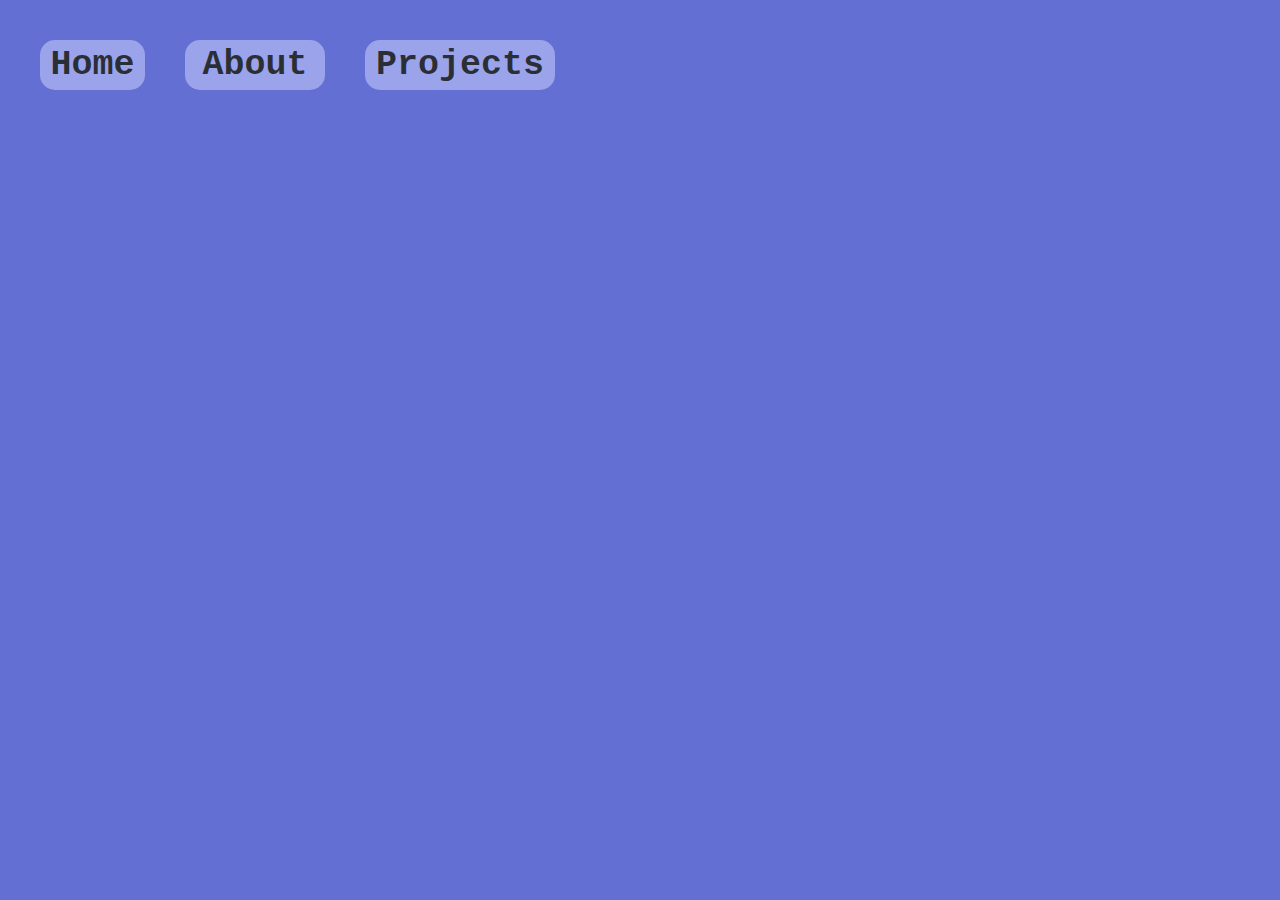
==== about.html @ 70bd34ee "first commit" ====
<!DOCTYPE html>
<html lang="en">
<head>
    <meta charset="UTF-8">
    <meta http-equiv="X-UA-Compatible" content="IE=edge">
    <meta name="viewport" content="width=device-width, initial-scale=1.0">
    <link rel="stylesheet" href="style.css">
    <title>Document</title>
</head>
<body>
    <div class="top">
        
        <div><a href="/index.html" class="Home">Home</a></div>
        <div><a href="/about.html" class="about">About</a></div>
        <div><a href="/projects.html" class="projects">Projects</a></div>

    </div>
</body>
</html>
---- style.css ----
.top {
  display: -webkit-box;
  display: -ms-flexbox;
  display: flex;
  height: 200px;
}

.Home {
  display: -webkit-box;
  display: -ms-flexbox;
  display: flex;
  -webkit-box-pack: center;
      -ms-flex-pack: center;
          justify-content: center;
  -webkit-box-align: center;
      -ms-flex-align: center;
          align-items: center;
  background-color: #9ba3eb;
  font-family: 'Courier New', Courier, monospace;
  border-radius: 15px;
  font-weight: bold;
  font-size: 35px;
  height: 50px;
  margin-left: 40px;
  margin-top: 40px;
  text-decoration: none;
  color: rgba(16, 20, 11, 0.811);
  width: 105px;
}

.about {
  display: -webkit-box;
  display: -ms-flexbox;
  display: flex;
  -webkit-box-pack: center;
      -ms-flex-pack: center;
          justify-content: center;
  -webkit-box-align: center;
      -ms-flex-align: center;
          align-items: center;
  background-color: #9ba3eb;
  font-family: 'Courier New', Courier, monospace;
  border-radius: 15px;
  font-weight: bold;
  font-size: 35px;
  height: 50px;
  margin-left: 40px;
  margin-top: 40px;
  text-decoration: none;
  color: rgba(16, 20, 11, 0.811);
  width: 140px;
}

.projects {
  display: -webkit-box;
  display: -ms-flexbox;
  display: flex;
  -webkit-box-pack: center;
      -ms-flex-pack: center;
          justify-content: center;
  -webkit-box-align: center;
      -ms-flex-align: center;
          align-items: center;
  background-color: #9ba3eb;
  font-family: 'Courier New', Courier, monospace;
  border-radius: 15px;
  font-weight: bold;
  font-size: 35px;
  height: 50px;
  margin-left: 40px;
  margin-top: 40px;
  text-decoration: none;
  color: rgba(16, 20, 11, 0.811);
  width: 190px;
}

html,
body {
  padding: 0px;
  margin: 0px;
  background-color: #646fd4;
}

.Elija {
  margin-top: 1%;
  display: -webkit-box;
  display: -ms-flexbox;
  display: flex;
  -webkit-box-pack: center;
      -ms-flex-pack: center;
          justify-content: center;
  color: rgba(16, 20, 11, 0.811);
  font-family: 'Courier New', Courier, monospace;
  font-weight: bold;
  font-size: 170px;
}

.role {
  margin-top: 25px;
  display: -webkit-box;
  display: -ms-flexbox;
  display: flex;
  -webkit-box-pack: center;
      -ms-flex-pack: center;
          justify-content: center;
  color: rgba(16, 20, 11, 0.811);
  font-family: 'Courier New', Courier, monospace;
  font-size: 50px;
  -webkit-box-align: center;
      -ms-flex-align: center;
          align-items: center;
}

.biggerbox {
  display: -webkit-box;
  display: -ms-flexbox;
  display: flex;
  -webkit-box-pack: center;
      -ms-flex-pack: center;
          justify-content: center;
  margin-top: 50px;
}

.cv {
  display: -webkit-box;
  display: -ms-flexbox;
  display: flex;
  -webkit-box-pack: center;
      -ms-flex-pack: center;
          justify-content: center;
  -webkit-box-align: center;
      -ms-flex-align: center;
          align-items: center;
  background-color: #242f9b;
  border-radius: 15px;
  width: 240px;
  height: 50px;
  font-family: 'Courier New', Courier, monospace;
  font-size: 25px;
  font-weight: bold;
  text-decoration: none;
  color: rgba(16, 20, 11, 0.811);
}

.cv:hover {
  background-color: #9ba3eb;
}

.icons {
  display: -webkit-box;
  display: -ms-flexbox;
  display: flex;
  -webkit-box-pack: center;
      -ms-flex-pack: center;
          justify-content: center;
  margin-top: 2.8%;
  height: 50px;
  width: 50px;
  color: rgba(16, 20, 11, 0.811);
  margin-right: 50px;
  margin-left: 50px;
}

.bigbox {
  display: -webkit-box;
  display: -ms-flexbox;
  display: flex;
  -webkit-box-pack: center;
      -ms-flex-pack: center;
          justify-content: center;
  margin-top: 2%;
  padding-left: 50px;
  padding-right: 50px;
}
/*# sourceMappingURL=style.css.map */
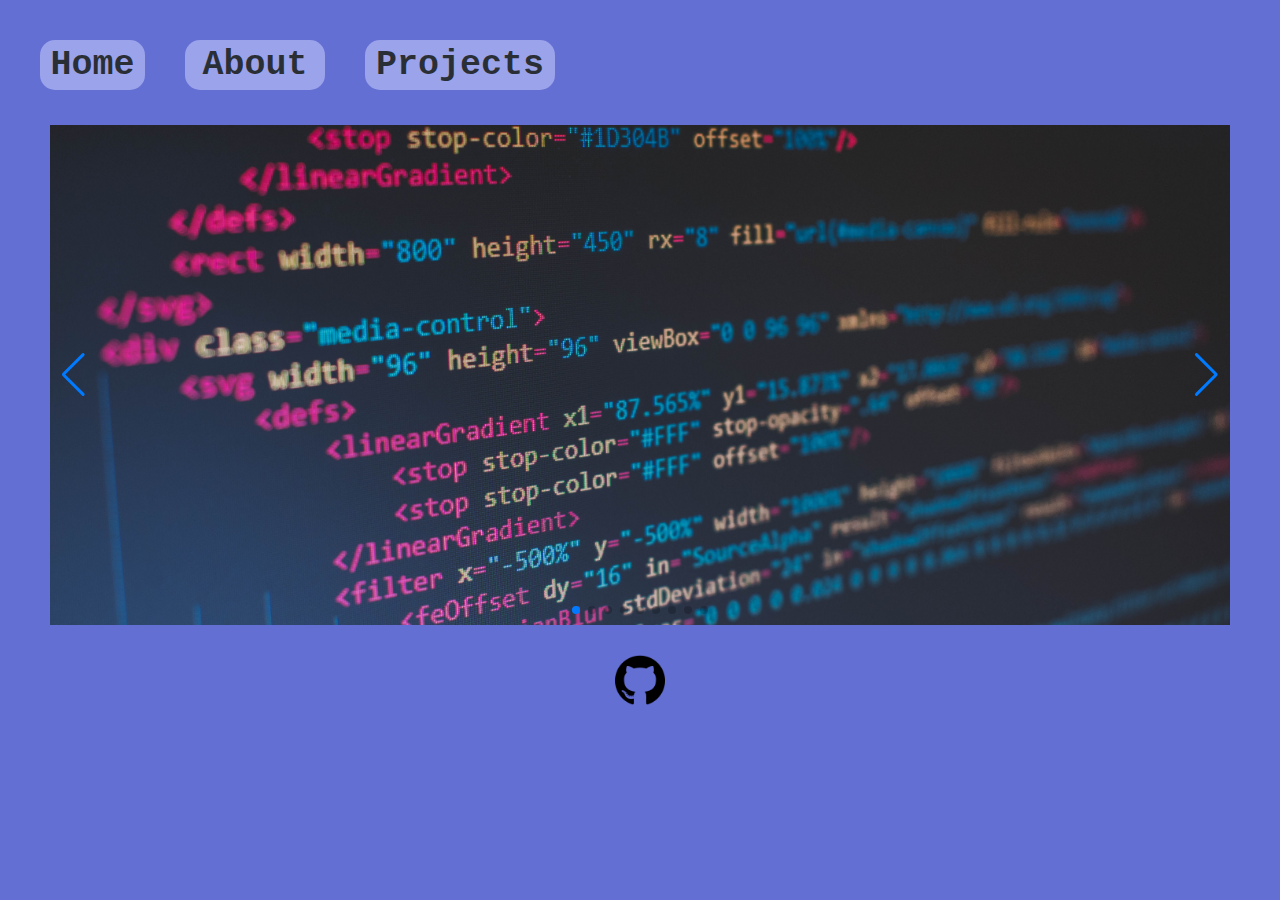
==== commit 82398a36: "updates icon chanes" ====
--- a/about.html
+++ b/about.html
@@ -1,19 +1,136 @@
 <!DOCTYPE html>
 <html lang="en">
-<head>
-    <meta charset="UTF-8">
-    <meta http-equiv="X-UA-Compatible" content="IE=edge">
-    <meta name="viewport" content="width=device-width, initial-scale=1.0">
+  <head>
+    <meta charset="utf-8" />
     <link rel="stylesheet" href="style.css">
-    <title>Document</title>
-</head>
-<body>
-    <div class="top">
+    <i class="fi fi-brands-github"></i>
+
+    <title>Swiper demo</title>
+    <meta
+      name="viewport"
+      content="width=device-width, initial-scale=1, minimum-scale=1, maximum-scale=1"
+    />
+    <!-- Link Swiper's CSS -->
+    <link
+      rel="stylesheet"
+      href="https://unpkg.com/swiper/swiper-bundle.min.css"
+    />
+
+    <!-- Demo styles -->
+    <style>
+      html,
+      body {
+        position: relative;
+        height: 100%;
+      }
+
+      body {
+        background: rgb(100, 111, 212);
+        font-family: Helvetica Neue, Helvetica, Arial, sans-serif;
+        font-size: 14px;
+        color: #000;
+        margin: 0;
+        padding: 0;
+      }
+
+      .swiper {
+        width: 100%;
+        height: 100%;
+      }
+
+      .swiper-slide {
+        text-align: center;
+        font-size: 18px;
+        background: #fff;
+
+        /* Center slide text vertically */
+        display: -webkit-box;
+        display: -ms-flexbox;
+        display: -webkit-flex;
+        display: flex;
+        -webkit-box-pack: center;
+        -ms-flex-pack: center;
+        -webkit-justify-content: center;
+        justify-content: center;
+        -webkit-box-align: center;
+        -ms-flex-align: center;
+        -webkit-align-items: center;
+        align-items: center;
+      }
+
+      .swiper-slide img {
+        display: block;
+        width: 100%;
+        height: 100%;
+        object-fit: cover;
+      }
+
+      .swiper {
+        margin-left: auto;
+        margin-right: auto;
+      }
+    </style>
+  </head>
+
+  <body>
+    <div class="top-p">
         
         <div><a href="/index.html" class="Home">Home</a></div>
         <div><a href="/about.html" class="about">About</a></div>
         <div><a href="/projects.html" class="projects">Projects</a></div>
+    
+    </div>
+    <!-- Swiper -->
+    <div class="swiper-miper">
+        <div class="swiper mySwiper">
+            <div class="swiper-wrapper">
+              <div class="swiper-slide"><img src="/florian-olivo-4hbJ-eymZ1o-unsplash.jpg" alt=""></div>
+              <div class="swiper-slide">Slide 2</div>
+              <div class="swiper-slide">Slide 3</div>
+              <div class="swiper-slide">Slide 4</div>
+              <div class="swiper-slide">Slide 5</div>
+              <div class="swiper-slide">Slide 6</div>
+              <div class="swiper-slide">Slide 7</div>
+              <div class="swiper-slide">Slide 8</div>
+              <div class="swiper-slide">Slide 9</div>
+            </div>
+            <div class="swiper-button-next"></div>
+            <div class="swiper-button-prev"></div>
+            <div class="swiper-pagination"></div>
+          </div>
+
+
 
     </div>
-</body>
+    
+
+    <!-- Swiper JS -->
+    <script src="https://unpkg.com/swiper/swiper-bundle.min.js"></script>
+
+    <!-- Initialize Swiper -->
+    <script>
+      var swiper = new Swiper(".mySwiper", {
+        slidesPerView: 1,
+        spaceBetween: 30,
+        loop: true,
+        pagination: {
+          el: ".swiper-pagination",
+          clickable: true,
+        },
+        navigation: {
+          nextEl: ".swiper-button-next",
+          prevEl: ".swiper-button-prev",
+        },
+      });
+    </script>
+
+
+
+<div class="bigbox-p">
+    <div class="icons-p"><a href="https://github.com/ElijaZuercher" target="_blank"><img src="github (2).png" alt="Github" width="50px"></a></div>
+    
+</div>
+
+
+  </body>
 </html>--- a/style.css
+++ b/style.css
@@ -172,4 +172,50 @@
   padding-left: 50px;
   padding-right: 50px;
 }
+
+.swiper-miper {
+  display: -webkit-box;
+  display: -ms-flexbox;
+  display: flex;
+  -webkit-box-pack: center;
+      -ms-flex-pack: center;
+          justify-content: center;
+  margin: 50px;
+  margin-top: 25px;
+  margin-bottom: 0px;
+  height: 500px;
+}
+
+.top-p {
+  display: -webkit-box;
+  display: -ms-flexbox;
+  display: flex;
+  height: 100px;
+}
+
+.bigbox-p {
+  display: -webkit-box;
+  display: -ms-flexbox;
+  display: flex;
+  -webkit-box-pack: center;
+      -ms-flex-pack: center;
+          justify-content: center;
+  padding-left: 50px;
+  padding-right: 50px;
+}
+
+.icons-p {
+  display: -webkit-box;
+  display: -ms-flexbox;
+  display: flex;
+  -webkit-box-pack: center;
+      -ms-flex-pack: center;
+          justify-content: center;
+  margin-top: 2.5%;
+  height: 50px;
+  width: 50px;
+  color: rgba(16, 20, 11, 0.811);
+  margin-right: 50px;
+  margin-left: 50px;
+}
 /*# sourceMappingURL=style.css.map */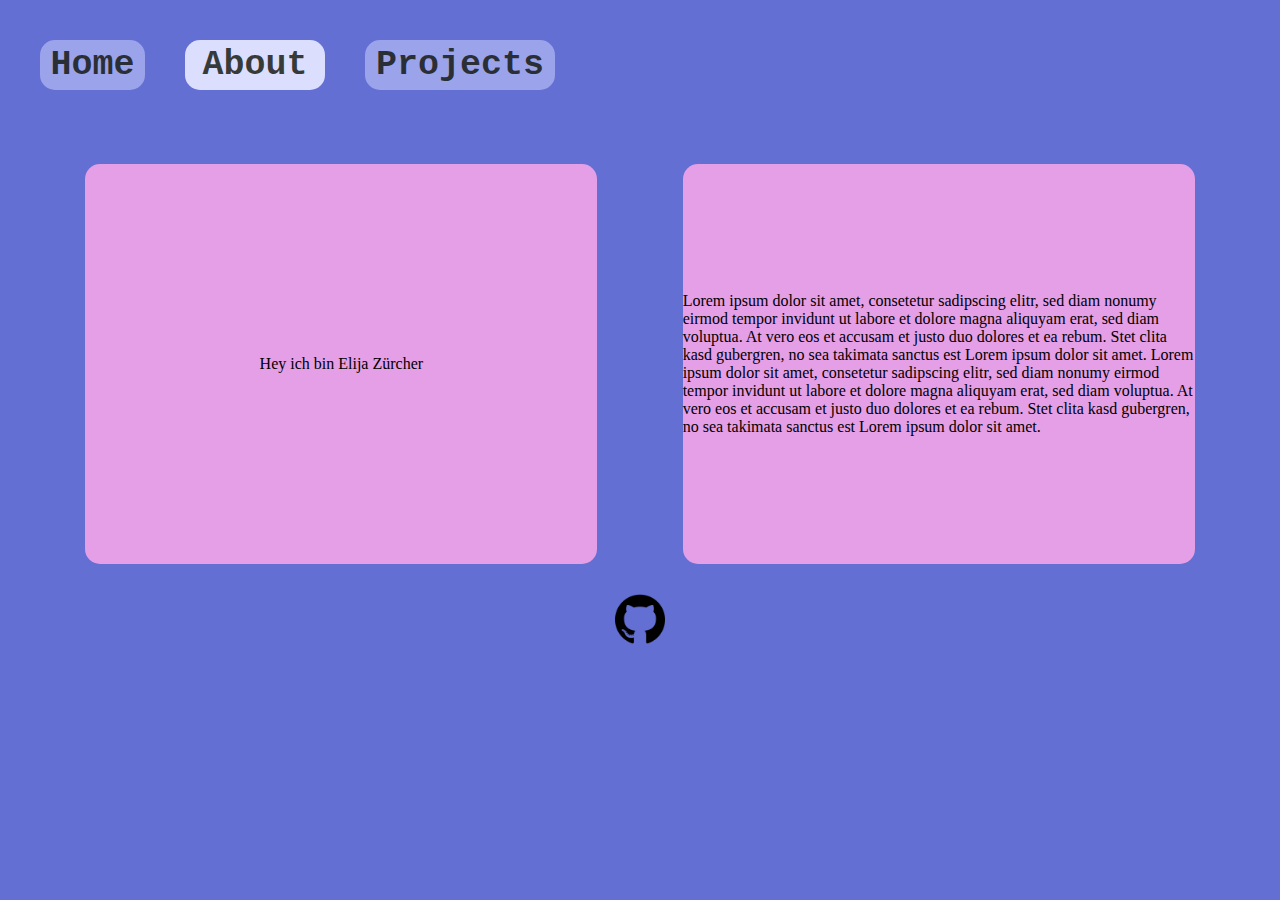
==== commit 8184a45c: "changes font" ====
--- a/about.html
+++ b/about.html
@@ -1,136 +1,48 @@
 <!DOCTYPE html>
 <html lang="en">
-  <head>
+
+<head>
     <meta charset="utf-8" />
     <link rel="stylesheet" href="style.css">
     <i class="fi fi-brands-github"></i>
 
     <title>Swiper demo</title>
-    <meta
-      name="viewport"
-      content="width=device-width, initial-scale=1, minimum-scale=1, maximum-scale=1"
-    />
-    <!-- Link Swiper's CSS -->
-    <link
-      rel="stylesheet"
-      href="https://unpkg.com/swiper/swiper-bundle.min.css"
-    />
 
-    <!-- Demo styles -->
-    <style>
-      html,
-      body {
-        position: relative;
-        height: 100%;
-      }
+</head>
 
-      body {
-        background: rgb(100, 111, 212);
-        font-family: Helvetica Neue, Helvetica, Arial, sans-serif;
-        font-size: 14px;
-        color: #000;
-        margin: 0;
-        padding: 0;
-      }
+<body>
 
-      .swiper {
-        width: 100%;
-        height: 100%;
-      }
+    <div class="top-p">
 
-      .swiper-slide {
-        text-align: center;
-        font-size: 18px;
-        background: #fff;
+        <div><a href="/index.html" class="Home">Home</a></div>
+        <div><a href="/about.html" class="about-1">About</a></div>
+        <div><a href="/projects.html" class="projects">Projects</a></div>
+    </div>
 
-        /* Center slide text vertically */
-        display: -webkit-box;
-        display: -ms-flexbox;
-        display: -webkit-flex;
-        display: flex;
-        -webkit-box-pack: center;
-        -ms-flex-pack: center;
-        -webkit-justify-content: center;
-        justify-content: center;
-        -webkit-box-align: center;
-        -ms-flex-align: center;
-        -webkit-align-items: center;
-        align-items: center;
-      }
+    <div class="überklasse">
 
-      .swiper-slide img {
-        display: block;
-        width: 100%;
-        height: 100%;
-        object-fit: cover;
-      }
-
-      .swiper {
-        margin-left: auto;
-        margin-right: auto;
-      }
-    </style>
-  </head>
-
-  <body>
-    <div class="top-p">
-        
-        <div><a href="/index.html" class="Home">Home</a></div>
-        <div><a href="/about.html" class="about">About</a></div>
-        <div><a href="/projects.html" class="projects">Projects</a></div>
+        <div class="txt-übermich">Hey ich bin Elija Zürcher<br>
+        </div>
     
+            <div class="txt-übermich">Lorem ipsum dolor sit amet, consetetur sadipscing elitr, sed diam nonumy eirmod tempor
+                invidunt ut labore et dolore magna aliquyam erat, sed diam voluptua. At vero eos et accusam et justo duo
+                dolores et ea rebum. Stet clita kasd gubergren, no sea takimata sanctus est Lorem ipsum dolor sit amet.
+                Lorem ipsum dolor sit amet, consetetur sadipscing elitr, sed diam nonumy eirmod tempor invidunt ut labore et
+                dolore magna aliquyam erat, sed diam voluptua. At vero eos et accusam et justo duo dolores et ea rebum. Stet
+                clita kasd gubergren, no sea takimata sanctus est Lorem ipsum dolor sit amet.
+            </div>
     </div>
-    <!-- Swiper -->
-    <div class="swiper-miper">
-        <div class="swiper mySwiper">
-            <div class="swiper-wrapper">
-              <div class="swiper-slide"><img src="/florian-olivo-4hbJ-eymZ1o-unsplash.jpg" alt=""></div>
-              <div class="swiper-slide">Slide 2</div>
-              <div class="swiper-slide">Slide 3</div>
-              <div class="swiper-slide">Slide 4</div>
-              <div class="swiper-slide">Slide 5</div>
-              <div class="swiper-slide">Slide 6</div>
-              <div class="swiper-slide">Slide 7</div>
-              <div class="swiper-slide">Slide 8</div>
-              <div class="swiper-slide">Slide 9</div>
-            </div>
-            <div class="swiper-button-next"></div>
-            <div class="swiper-button-prev"></div>
-            <div class="swiper-pagination"></div>
-          </div>
+    
 
 
 
+    <div class="bigbox-p">
+        <div class="icons-p"><a href="https://github.com/ElijaZuercher" target="_blank"><img src="github (2).png"
+                    alt="Github" width="50px"></a></div>
+
     </div>
-    
-
-    <!-- Swiper JS -->
-    <script src="https://unpkg.com/swiper/swiper-bundle.min.js"></script>
-
-    <!-- Initialize Swiper -->
-    <script>
-      var swiper = new Swiper(".mySwiper", {
-        slidesPerView: 1,
-        spaceBetween: 30,
-        loop: true,
-        pagination: {
-          el: ".swiper-pagination",
-          clickable: true,
-        },
-        navigation: {
-          nextEl: ".swiper-button-next",
-          prevEl: ".swiper-button-prev",
-        },
-      });
-    </script>
 
 
+</body>
 
-<div class="bigbox-p">
-    <div class="icons-p"><a href="https://github.com/ElijaZuercher" target="_blank"><img src="github (2).png" alt="Github" width="50px"></a></div>
-    
-</div>
-
-
-  </body>
 </html>--- a/style.css
+++ b/style.css
@@ -1,3 +1,4 @@
+@charset "UTF-8";
 .top {
   display: -webkit-box;
   display: -ms-flexbox;
@@ -218,4 +219,56 @@
   margin-right: 50px;
   margin-left: 50px;
 }
+
+.txt-übermich {
+  display: -webkit-box;
+  display: -ms-flexbox;
+  display: flex;
+  -webkit-box-pack: center;
+      -ms-flex-pack: center;
+          justify-content: center;
+  display: flex;
+  justify-content: center;
+  -webkit-box-align: center;
+      -ms-flex-align: center;
+          align-items: center;
+  background-color: #E49FE6;
+  height: 400px;
+  width: 40%;
+  margin-top: 5%;
+  border-radius: 15px;
+}
+
+.überklasse {
+  display: -webkit-box;
+  display: -ms-flexbox;
+  display: flex;
+  -webkit-box-pack: space-evenly;
+      -ms-flex-pack: space-evenly;
+          justify-content: space-evenly;
+}
+
+.about-1 {
+  display: -webkit-box;
+  display: -ms-flexbox;
+  display: flex;
+  -webkit-box-pack: center;
+      -ms-flex-pack: center;
+          justify-content: center;
+  -webkit-box-align: center;
+      -ms-flex-align: center;
+          align-items: center;
+  background-color: #9ba3eb;
+  font-family: 'Courier New', Courier, monospace;
+  border-radius: 15px;
+  font-weight: bold;
+  font-size: 35px;
+  height: 50px;
+  margin-left: 40px;
+  margin-top: 40px;
+  text-decoration: none;
+  color: rgba(16, 20, 11, 0.811);
+  width: 140px;
+  background-color: #dbdffd;
+}
 /*# sourceMappingURL=style.css.map */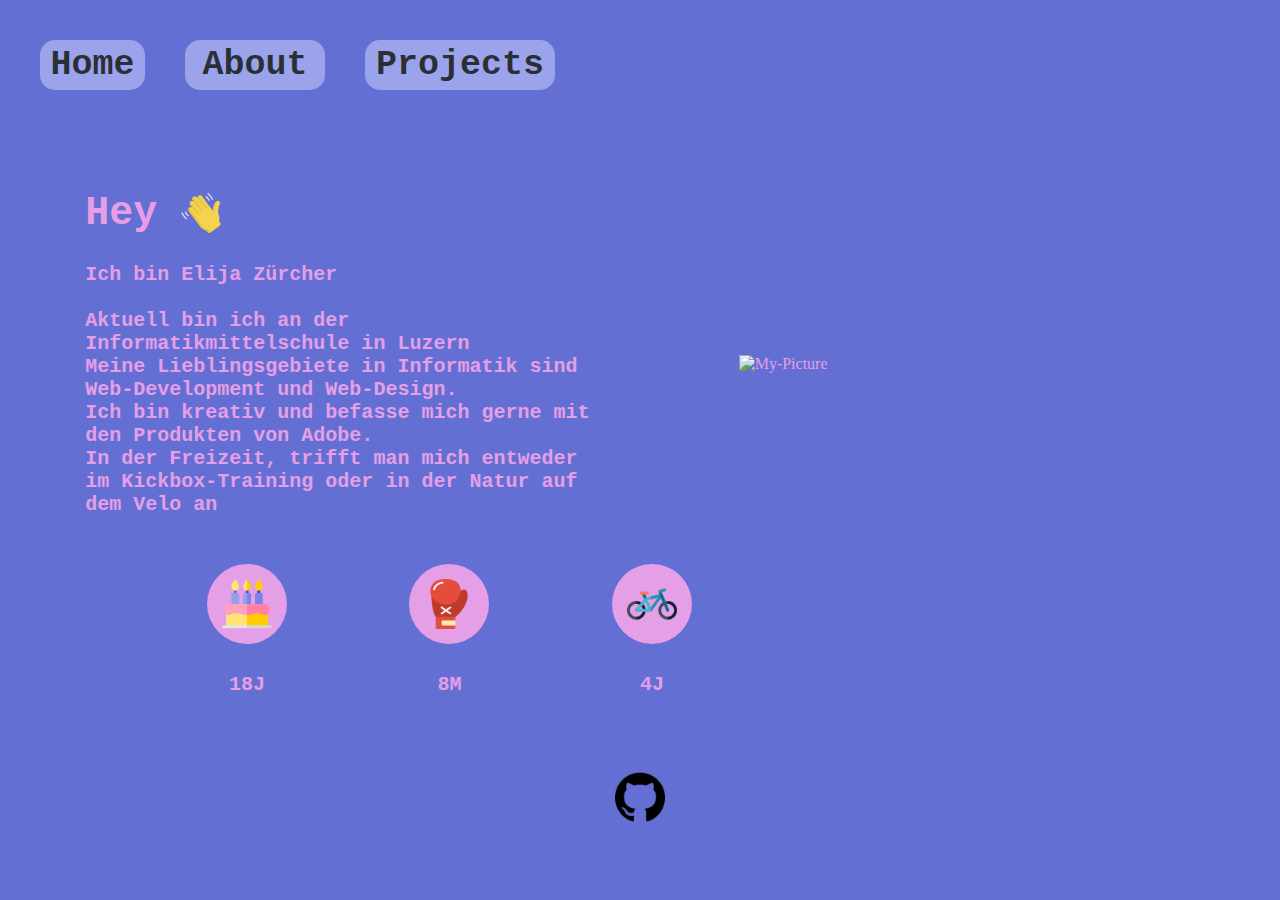
==== commit 0e328fde: "updates on about site" ====
--- a/about.html
+++ b/about.html
@@ -15,24 +15,38 @@
     <div class="top-p">
 
         <div><a href="/index.html" class="Home">Home</a></div>
-        <div><a href="/about.html" class="about-1">About</a></div>
+        <div><a href="/about.html" class="about">About</a></div>
         <div><a href="/projects.html" class="projects">Projects</a></div>
     </div>
 
     <div class="überklasse">
 
-        <div class="txt-übermich">Hey ich bin Elija Zürcher<br>
+        <div class="txt-übermich">
+            <h1>Hey<a class=f>f</a><img src="waving-hand.png" alt="waving-hand" class="wavinghand"></h1> Ich bin Elija
+            Zürcher
+            <br><br>
+            Aktuell bin ich an der Informatikmittelschule in Luzern<br>
+            Meine Lieblingsgebiete in Informatik sind Web-Development und Web-Design.<br>
+            Ich bin kreativ und befasse mich gerne mit den Produkten von Adobe.<br>
+            In der Freizeit, trifft man mich entweder im Kickbox-Training oder in der Natur auf dem Velo an<br><br>
+
         </div>
-    
-            <div class="txt-übermich">Lorem ipsum dolor sit amet, consetetur sadipscing elitr, sed diam nonumy eirmod tempor
-                invidunt ut labore et dolore magna aliquyam erat, sed diam voluptua. At vero eos et accusam et justo duo
-                dolores et ea rebum. Stet clita kasd gubergren, no sea takimata sanctus est Lorem ipsum dolor sit amet.
-                Lorem ipsum dolor sit amet, consetetur sadipscing elitr, sed diam nonumy eirmod tempor invidunt ut labore et
-                dolore magna aliquyam erat, sed diam voluptua. At vero eos et accusam et justo duo dolores et ea rebum. Stet
-                clita kasd gubergren, no sea takimata sanctus est Lorem ipsum dolor sit amet.
-            </div>
+
+
+        <div class="Bild-Elija"><img src="/Design ohne Titel.png" alt="My-Picture" width="400px">
+        </div>
     </div>
-    
+    <div class="übercontainer2">
+        <div class="icons-about"><img src="/geburtstagskuchen.png" alt="" width="50px" height="50px"></div>
+        <div class="icons-about"><img src="/boxing-glove.png" alt="" width="50px" height="50px"></div>
+        <div class="icons-about"><img src="/bicycle.png" alt="" width="50px" height="50px"></div>   
+    </div>
+    <div class="übercontainer3">
+        <div class="texticons">18J</div>
+        <div class="texticons">8M</div>
+        <div class="texticons">4J</div>
+    </div>
+    <br>
 
 
 
--- a/style.css
+++ b/style.css
@@ -29,6 +29,10 @@
   width: 105px;
 }
 
+.Home:hover {
+  background-color: #E49FE6;
+}
+
 .about {
   display: -webkit-box;
   display: -ms-flexbox;
@@ -52,6 +56,10 @@
   width: 140px;
 }
 
+.about:hover {
+  background-color: #E49FE6;
+}
+
 .projects {
   display: -webkit-box;
   display: -ms-flexbox;
@@ -73,6 +81,10 @@
   text-decoration: none;
   color: rgba(16, 20, 11, 0.811);
   width: 190px;
+}
+
+.projects:hover {
+  background-color: #E49FE6;
 }
 
 html,
@@ -227,16 +239,20 @@
   -webkit-box-pack: center;
       -ms-flex-pack: center;
           justify-content: center;
-  display: flex;
+  display: block;
   justify-content: center;
-  -webkit-box-align: center;
-      -ms-flex-align: center;
-          align-items: center;
-  background-color: #E49FE6;
+  -webkit-box-align: end;
+      -ms-flex-align: end;
+          align-items: flex-end;
+  color: #E49FE6;
   height: 400px;
   width: 40%;
   margin-top: 5%;
   border-radius: 15px;
+  text-align: block;
+  font-family: 'Courier New', Courier, monospace;
+  font-size: 20px;
+  font-weight: bold;
 }
 
 .überklasse {
@@ -248,27 +264,100 @@
           justify-content: space-evenly;
 }
 
-.about-1 {
-  display: -webkit-box;
-  display: -ms-flexbox;
-  display: flex;
-  -webkit-box-pack: center;
-      -ms-flex-pack: center;
-          justify-content: center;
-  -webkit-box-align: center;
-      -ms-flex-align: center;
-          align-items: center;
-  background-color: #9ba3eb;
-  font-family: 'Courier New', Courier, monospace;
-  border-radius: 15px;
-  font-weight: bold;
-  font-size: 35px;
-  height: 50px;
-  margin-left: 40px;
-  margin-top: 40px;
-  text-decoration: none;
-  color: rgba(16, 20, 11, 0.811);
-  width: 140px;
-  background-color: #dbdffd;
+.Bild-Elija {
+  display: -webkit-box;
+  display: -ms-flexbox;
+  display: flex;
+  -webkit-box-pack: center;
+      -ms-flex-pack: center;
+          justify-content: center;
+  display: flex;
+  justify-content: center;
+  -webkit-box-align: center;
+      -ms-flex-align: center;
+          align-items: center;
+  color: #E49FE6;
+  height: 400px;
+  width: 40%;
+  margin-top: 5%;
+  border-radius: 25px;
+}
+
+.wavinghand {
+  -ms-flex-item-align: center;
+      -ms-grid-row-align: center;
+      align-self: center;
+  width: 40px;
+  height: 40px;
+}
+
+h1 {
+  display: -webkit-box;
+  display: -ms-flexbox;
+  display: flex;
+  -webkit-box-align: center;
+      -ms-flex-align: center;
+          align-items: center;
+  font-size: 40px;
+}
+
+.f {
+  color: #646fd4;
+}
+
+.icons-about {
+  display: -webkit-box;
+  display: -ms-flexbox;
+  display: flex;
+  -webkit-box-pack: center;
+      -ms-flex-pack: center;
+          justify-content: center;
+  background-color: #E49FE6;
+  border-radius: 40px;
+  width: 80px;
+  height: 80px;
+  -webkit-box-align: center;
+      -ms-flex-align: center;
+          align-items: center;
+}
+
+.übercontainer2 {
+  display: -webkit-box;
+  display: -ms-flexbox;
+  display: flex;
+  -webkit-box-pack: space-evenly;
+      -ms-flex-pack: space-evenly;
+          justify-content: space-evenly;
+  width: 730px;
+  margin-left: 6.6%;
+}
+
+.übercontainer3 {
+  display: -webkit-box;
+  display: -ms-flexbox;
+  display: flex;
+  -webkit-box-pack: space-evenly;
+      -ms-flex-pack: space-evenly;
+          justify-content: space-evenly;
+  width: 730px;
+  margin-left: 6.6%;
+}
+
+.texticons {
+  display: -webkit-box;
+  display: -ms-flexbox;
+  display: flex;
+  -webkit-box-pack: center;
+      -ms-flex-pack: center;
+          justify-content: center;
+  width: 80px;
+  height: 80px;
+  color: #E49FE6;
+  -webkit-box-align: center;
+      -ms-flex-align: center;
+          align-items: center;
+  font-family: 'Courier New', Courier, monospace;
+  font-weight: bold;
+  font-size: 20px;
 }
 /*# sourceMappingURL=style.css.map */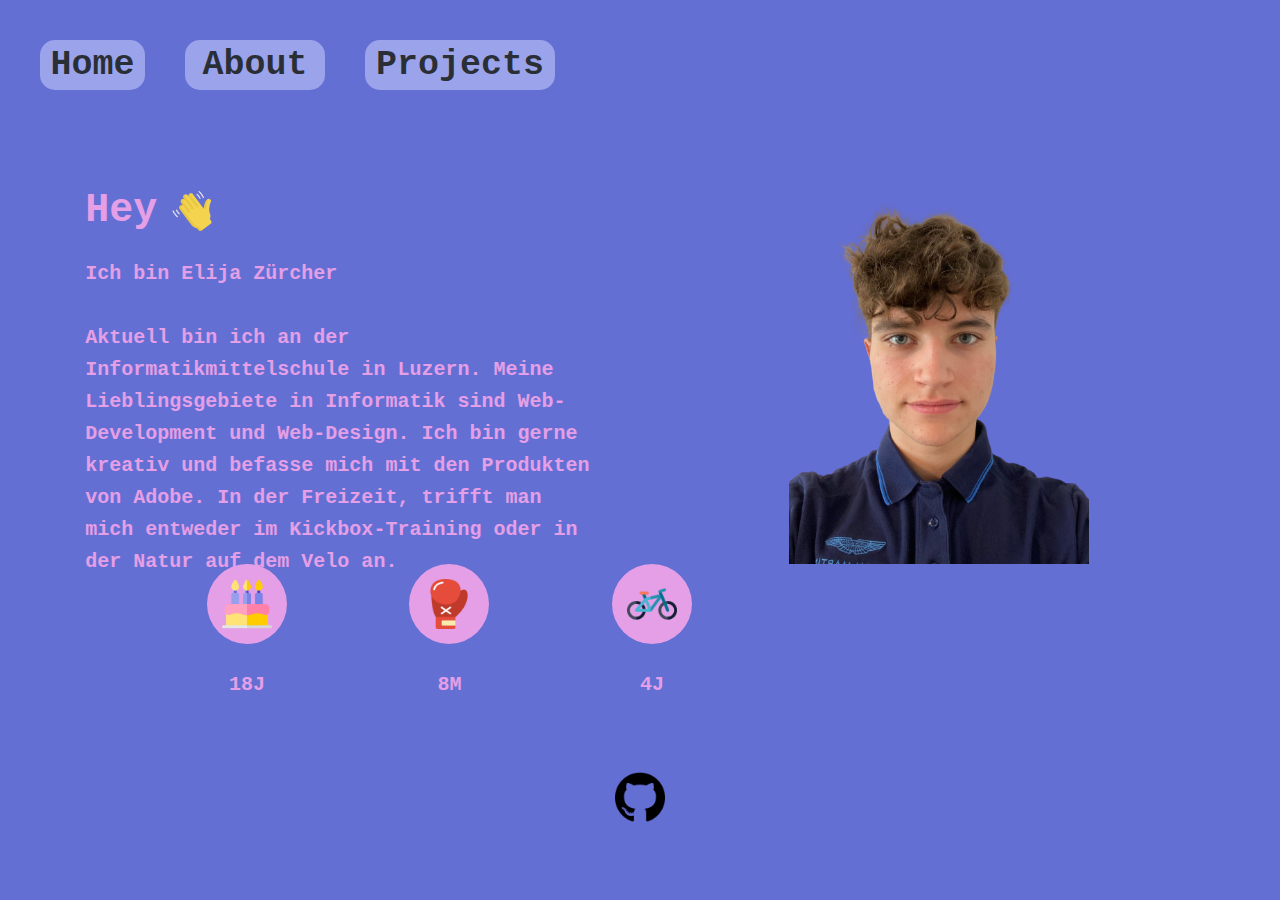
==== commit 887b741d: "f" ====
--- a/about.html
+++ b/about.html
@@ -22,18 +22,15 @@
     <div class="überklasse">
 
         <div class="txt-übermich">
-            <h1>Hey<a class=f>f</a><img src="waving-hand.png" alt="waving-hand" class="wavinghand"></h1> Ich bin Elija
+            <h1>Hey<img src="waving-hand.png" alt="waving-hand" class="wavinghand"></h1> Ich bin Elija
             Zürcher
             <br><br>
-            Aktuell bin ich an der Informatikmittelschule in Luzern<br>
-            Meine Lieblingsgebiete in Informatik sind Web-Development und Web-Design.<br>
-            Ich bin kreativ und befasse mich gerne mit den Produkten von Adobe.<br>
-            In der Freizeit, trifft man mich entweder im Kickbox-Training oder in der Natur auf dem Velo an<br><br>
+            Aktuell bin ich an der Informatikmittelschule in Luzern. Meine Lieblingsgebiete in Informatik sind Web-Development und Web-Design. Ich bin gerne kreativ und befasse mich mit den Produkten von Adobe. In der Freizeit, trifft man mich entweder im Kickbox-Training oder in der Natur auf dem Velo an.
 
         </div>
 
 
-        <div class="Bild-Elija"><img src="/Design ohne Titel.png" alt="My-Picture" width="400px">
+        <div class="Bild-Elija"><img src="/unnamed__1_-removebg-preview.png" alt="My-Picture" width="300px">
         </div>
     </div>
     <div class="übercontainer2">
--- a/style.css
+++ b/style.css
@@ -253,6 +253,7 @@
   font-family: 'Courier New', Courier, monospace;
   font-size: 20px;
   font-weight: bold;
+  line-height: 160%;
 }
 
 .überklasse {
@@ -273,9 +274,9 @@
           justify-content: center;
   display: flex;
   justify-content: center;
-  -webkit-box-align: center;
-      -ms-flex-align: center;
-          align-items: center;
+  -webkit-box-align: end;
+      -ms-flex-align: end;
+          align-items: flex-end;
   color: #E49FE6;
   height: 400px;
   width: 40%;
@@ -289,6 +290,7 @@
       align-self: center;
   width: 40px;
   height: 40px;
+  padding-left: 15px;
 }
 
 h1 {
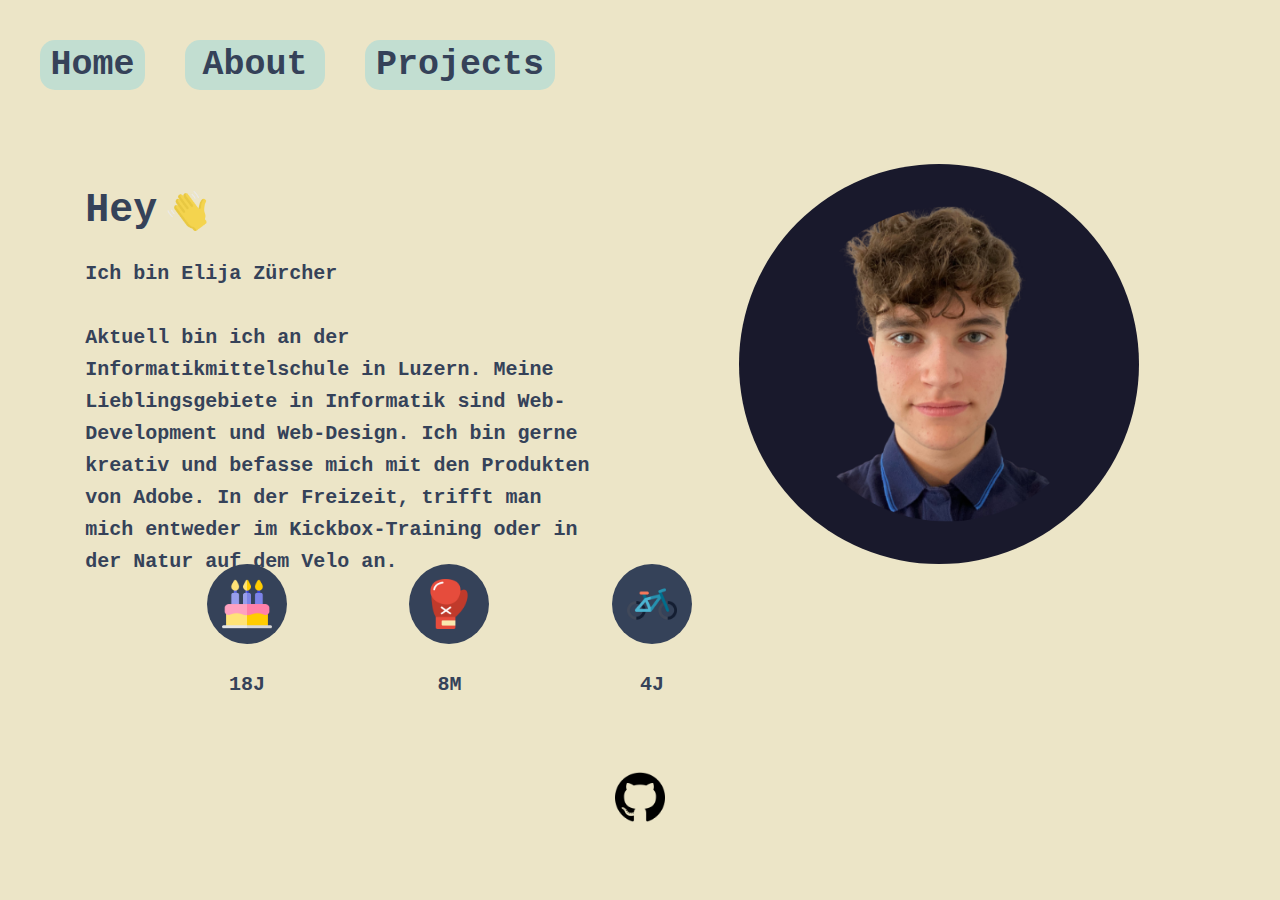
==== commit 55061cde: "final commit of the day rahmen bild von mir" ====
--- a/about.html
+++ b/about.html
@@ -30,7 +30,7 @@
         </div>
 
 
-        <div class="Bild-Elija"><img src="/unnamed__1_-removebg-preview.png" alt="My-Picture" width="300px">
+        <div class="Bild-Elija"><img src="/bild elija.png" alt="My-Picture" width="400px" height="400px" class="bilderbild">
         </div>
     </div>
     <div class="übercontainer2">
--- a/style.css
+++ b/style.css
@@ -16,7 +16,7 @@
   -webkit-box-align: center;
       -ms-flex-align: center;
           align-items: center;
-  background-color: #9ba3eb;
+  background-color: #c2ded1;
   font-family: 'Courier New', Courier, monospace;
   border-radius: 15px;
   font-weight: bold;
@@ -25,7 +25,7 @@
   margin-left: 40px;
   margin-top: 40px;
   text-decoration: none;
-  color: rgba(16, 20, 11, 0.811);
+  color: #354259;
   width: 105px;
 }
 
@@ -43,7 +43,7 @@
   -webkit-box-align: center;
       -ms-flex-align: center;
           align-items: center;
-  background-color: #9ba3eb;
+  background-color: #c2ded1;
   font-family: 'Courier New', Courier, monospace;
   border-radius: 15px;
   font-weight: bold;
@@ -52,7 +52,7 @@
   margin-left: 40px;
   margin-top: 40px;
   text-decoration: none;
-  color: rgba(16, 20, 11, 0.811);
+  color: #354259;
   width: 140px;
 }
 
@@ -70,7 +70,7 @@
   -webkit-box-align: center;
       -ms-flex-align: center;
           align-items: center;
-  background-color: #9ba3eb;
+  background-color: #c2ded1;
   font-family: 'Courier New', Courier, monospace;
   border-radius: 15px;
   font-weight: bold;
@@ -79,7 +79,7 @@
   margin-left: 40px;
   margin-top: 40px;
   text-decoration: none;
-  color: rgba(16, 20, 11, 0.811);
+  color: #354259;
   width: 190px;
 }
 
@@ -91,7 +91,7 @@
 body {
   padding: 0px;
   margin: 0px;
-  background-color: #646fd4;
+  background-color: #ece5c7;
 }
 
 .Elija {
@@ -102,7 +102,7 @@
   -webkit-box-pack: center;
       -ms-flex-pack: center;
           justify-content: center;
-  color: rgba(16, 20, 11, 0.811);
+  color: #354259;
   font-family: 'Courier New', Courier, monospace;
   font-weight: bold;
   font-size: 170px;
@@ -116,7 +116,7 @@
   -webkit-box-pack: center;
       -ms-flex-pack: center;
           justify-content: center;
-  color: rgba(16, 20, 11, 0.811);
+  color: #354259;
   font-family: 'Courier New', Courier, monospace;
   font-size: 50px;
   -webkit-box-align: center;
@@ -144,7 +144,7 @@
   -webkit-box-align: center;
       -ms-flex-align: center;
           align-items: center;
-  background-color: #242f9b;
+  background-color: #c2ded1;
   border-radius: 15px;
   width: 240px;
   height: 50px;
@@ -152,11 +152,12 @@
   font-size: 25px;
   font-weight: bold;
   text-decoration: none;
-  color: rgba(16, 20, 11, 0.811);
+  color: #354259;
 }
 
 .cv:hover {
-  background-color: #9ba3eb;
+  background-color: #354259;
+  color: white;
 }
 
 .icons {
@@ -169,11 +170,28 @@
   margin-top: 2.8%;
   height: 50px;
   width: 50px;
-  color: rgba(16, 20, 11, 0.811);
+  color: #354259;
   margin-right: 50px;
   margin-left: 50px;
 }
 
+.fa-brands {
+  display: -webkit-box;
+  display: -ms-flexbox;
+  display: flex;
+  -webkit-box-pack: center;
+      -ms-flex-pack: center;
+          justify-content: center;
+  margin-top: 2.8%;
+  height: 80px;
+  width: 77.5px;
+  color: #354259;
+}
+
+.fa-brands:hover {
+  color: black;
+}
+
 .bigbox {
   display: -webkit-box;
   display: -ms-flexbox;
@@ -182,8 +200,7 @@
       -ms-flex-pack: center;
           justify-content: center;
   margin-top: 2%;
-  padding-left: 50px;
-  padding-right: 50px;
+  height: 100px;
 }
 
 .swiper-miper {
@@ -227,7 +244,7 @@
   margin-top: 2.5%;
   height: 50px;
   width: 50px;
-  color: rgba(16, 20, 11, 0.811);
+  color: #354259;
   margin-right: 50px;
   margin-left: 50px;
 }
@@ -241,10 +258,10 @@
           justify-content: center;
   display: block;
   justify-content: center;
-  -webkit-box-align: end;
-      -ms-flex-align: end;
-          align-items: flex-end;
-  color: #E49FE6;
+  -webkit-box-align: center;
+      -ms-flex-align: center;
+          align-items: center;
+  color: #354259;
   height: 400px;
   width: 40%;
   margin-top: 5%;
@@ -272,16 +289,17 @@
   -webkit-box-pack: center;
       -ms-flex-pack: center;
           justify-content: center;
-  display: flex;
-  justify-content: center;
-  -webkit-box-align: end;
-      -ms-flex-align: end;
-          align-items: flex-end;
-  color: #E49FE6;
-  height: 400px;
+  color: #354259;
+  height: 40%;
   width: 40%;
   margin-top: 5%;
-  border-radius: 25px;
+  -webkit-box-align: center;
+      -ms-flex-align: center;
+          align-items: center;
+}
+
+.bilderbild {
+  border-radius: 50%;
 }
 
 .wavinghand {
@@ -290,7 +308,8 @@
       align-self: center;
   width: 40px;
   height: 40px;
-  padding-left: 15px;
+  padding-left: 10px;
+  padding-right: 15px;
 }
 
 h1 {
@@ -304,7 +323,7 @@
 }
 
 .f {
-  color: #646fd4;
+  color: #ece5c7;
 }
 
 .icons-about {
@@ -314,7 +333,7 @@
   -webkit-box-pack: center;
       -ms-flex-pack: center;
           justify-content: center;
-  background-color: #E49FE6;
+  background-color: #354259;
   border-radius: 40px;
   width: 80px;
   height: 80px;
@@ -354,7 +373,7 @@
           justify-content: center;
   width: 80px;
   height: 80px;
-  color: #E49FE6;
+  color: #354259;
   -webkit-box-align: center;
       -ms-flex-align: center;
           align-items: center;
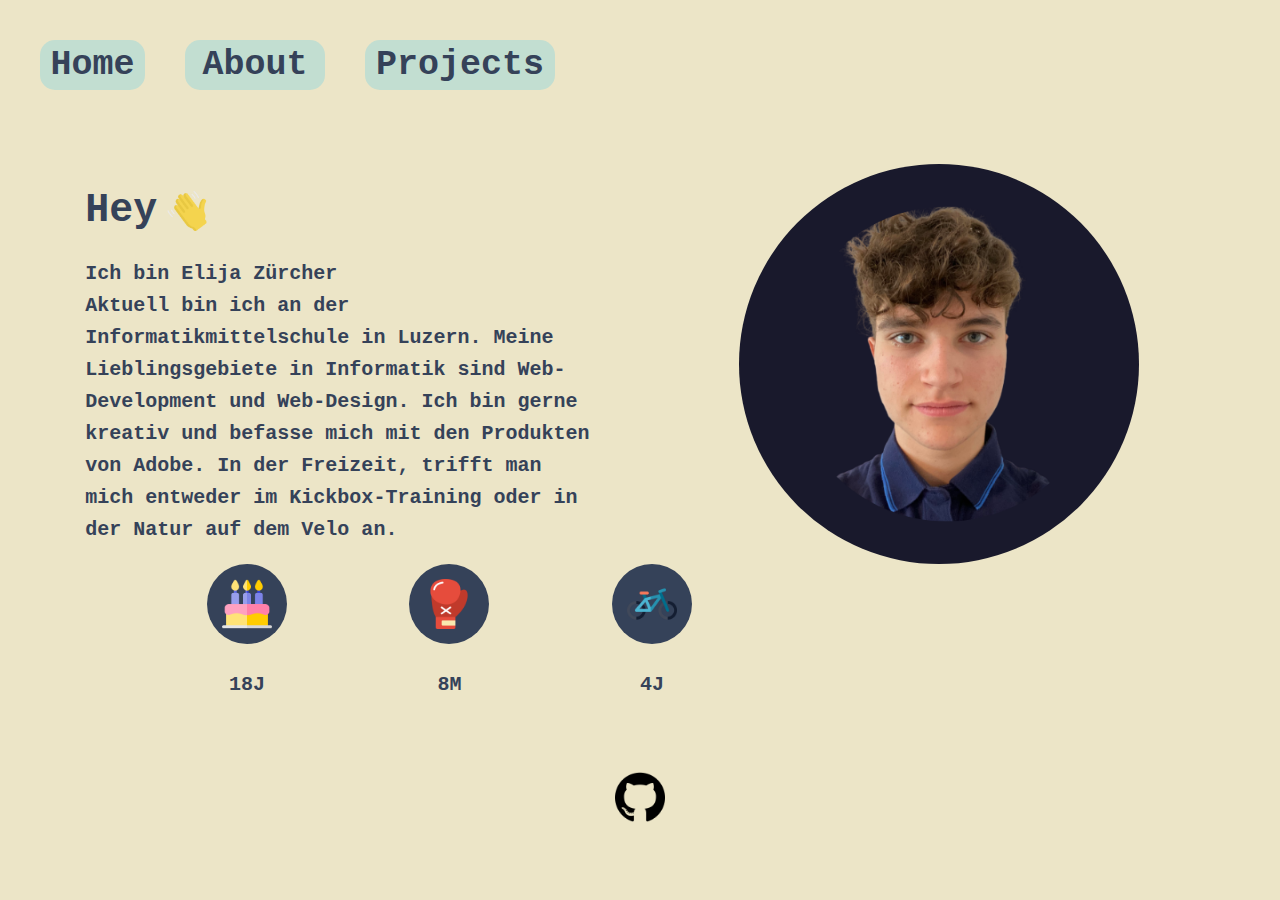
==== commit 64aa7f68: "h" ====
--- a/about.html
+++ b/about.html
@@ -22,9 +22,9 @@
     <div class="überklasse">
 
         <div class="txt-übermich">
-            <h1>Hey<img src="waving-hand.png" alt="waving-hand" class="wavinghand"></h1> Ich bin Elija
-            Zürcher
-            <br><br>
+            <h1>Hey<img src="waving-hand.png" alt="waving-hand" class="wavinghand"></h1> 
+            <b>Ich bin Elija Zürcher</b>
+            <br>
             Aktuell bin ich an der Informatikmittelschule in Luzern. Meine Lieblingsgebiete in Informatik sind Web-Development und Web-Design. Ich bin gerne kreativ und befasse mich mit den Produkten von Adobe. In der Freizeit, trifft man mich entweder im Kickbox-Training oder in der Natur auf dem Velo an.
 
         </div>
--- a/style.css
+++ b/style.css
@@ -30,7 +30,8 @@
 }
 
 .Home:hover {
-  background-color: #E49FE6;
+  background-color: #354259;
+  color: white;
 }
 
 .about {
@@ -57,7 +58,8 @@
 }
 
 .about:hover {
-  background-color: #E49FE6;
+  background-color: #354259;
+  color: white;
 }
 
 .projects {
@@ -84,7 +86,8 @@
 }
 
 .projects:hover {
-  background-color: #E49FE6;
+  background-color: #354259;
+  color: white;
 }
 
 html,
@@ -381,4 +384,8 @@
   font-weight: bold;
   font-size: 20px;
 }
+
+.testh1 {
+  width: 300px;
+}
 /*# sourceMappingURL=style.css.map */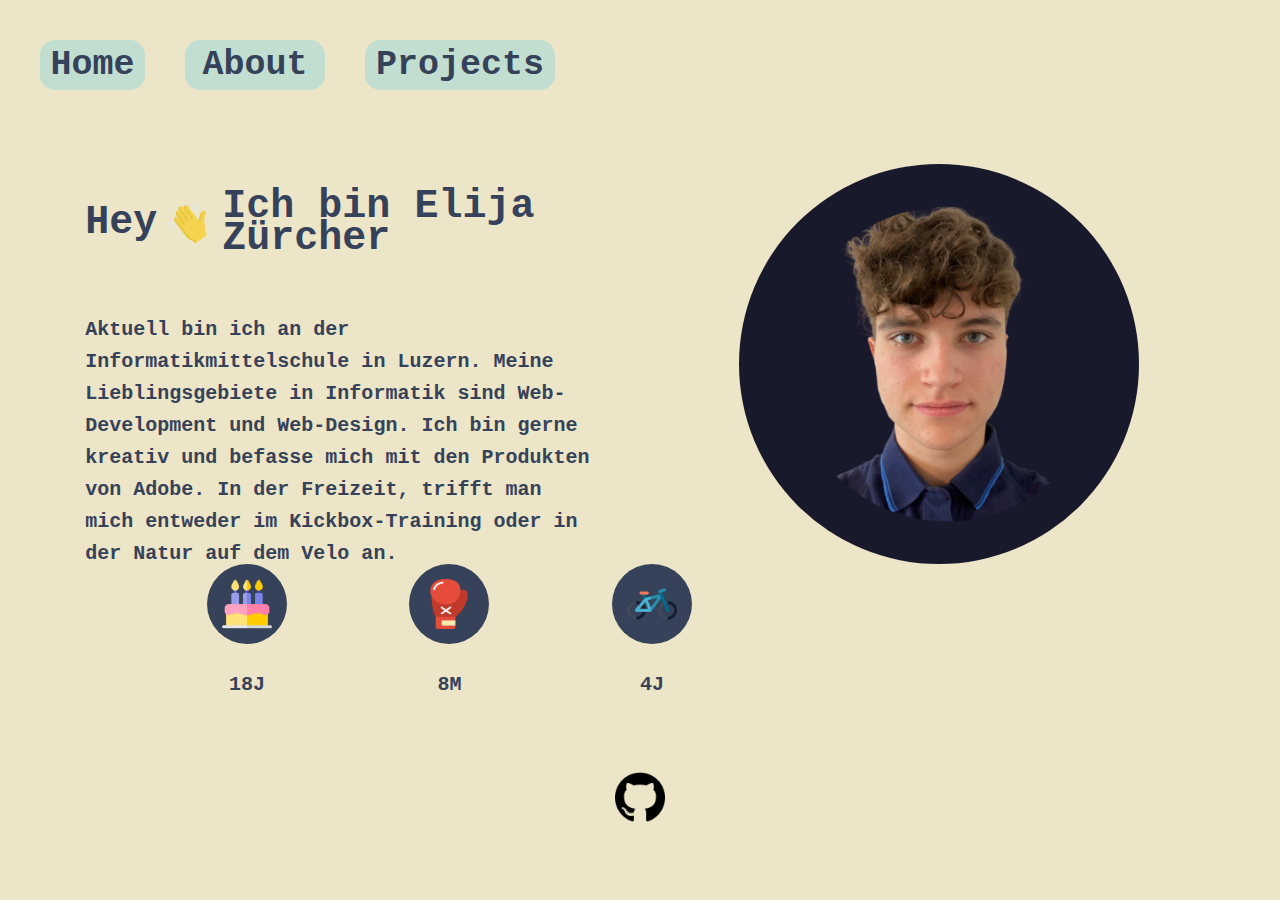
==== commit 02156a08: "text change" ====
--- a/about.html
+++ b/about.html
@@ -22,8 +22,8 @@
     <div class="überklasse">
 
         <div class="txt-übermich">
-            <h1>Hey<img src="waving-hand.png" alt="waving-hand" class="wavinghand"></h1> 
-            <b>Ich bin Elija Zürcher</b>
+            <h1>Hey<img src="waving-hand.png" alt="waving-hand" class="wavinghand">Ich bin Elija Zürcher</h1> 
+            
             <br>
             Aktuell bin ich an der Informatikmittelschule in Luzern. Meine Lieblingsgebiete in Informatik sind Web-Development und Web-Design. Ich bin gerne kreativ und befasse mich mit den Produkten von Adobe. In der Freizeit, trifft man mich entweder im Kickbox-Training oder in der Natur auf dem Velo an.
 
